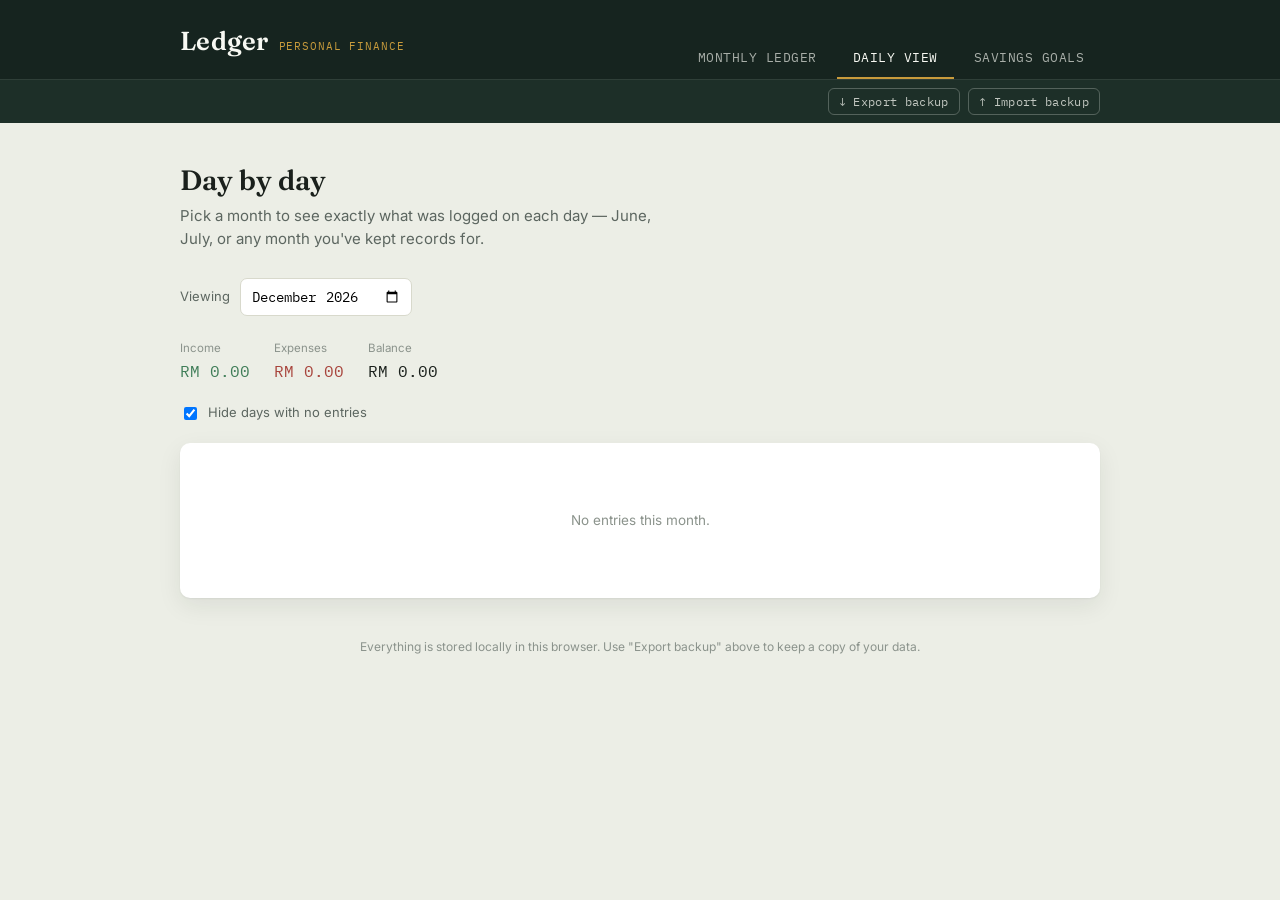
==== daily.html @ c2fb5de5 "Add files via upload" ====
<!DOCTYPE html>
<html lang="en">
<head>
<meta charset="UTF-8" />
<meta name="viewport" content="width=device-width, initial-scale=1.0" />
<title>Ledger — Daily View</title>
<meta name="description" content="Browse any month day by day to see exactly what was logged." />
<link rel="preconnect" href="https://fonts.googleapis.com">
<link rel="preconnect" href="https://fonts.gstatic.com" crossorigin>
<link href="https://fonts.googleapis.com/css2?family=Fraunces:wght@500;600;700&family=Inter:wght@400;500;600&family=IBM+Plex+Mono:wght@400;500;600&display=swap" rel="stylesheet">
<link rel="stylesheet" href="style.css" />
</head>
<body>

<header class="topbar">
  <div class="topbar-inner">
    <div class="brand">
      <span class="brand-mark">Ledger</span>
      <span class="brand-sub">Personal finance</span>
    </div>
    <nav class="tabs">
      <a class="tab" href="index.html">Monthly Ledger</a>
      <a class="tab active" href="daily.html">Daily View</a>
      <a class="tab" href="savings.html">Savings Goals</a>
    </nav>
  </div>
  <div class="backup-bar">
    <div class="backup-bar-inner">
      <button class="backup-btn" id="export-btn">↓ Export backup</button>
      <button class="backup-btn" id="import-btn">↑ Import backup</button>
      <input type="file" id="import-input" accept="application/json" hidden />
    </div>
  </div>
</header>

<main class="shell">
  <h1 class="page-title">Day by day</h1>
  <p class="page-lede">Pick a month to see exactly what was logged on each day — June, July, or any month you've kept records for.</p>

  <div class="month-picker">
    <label for="daily-month-select" class="receipt-label">Viewing</label>
    <input type="month" id="daily-month-select" />
  </div>

  <div class="month-summary-strip">
    <div>
      <div class="stat-label">Income</div>
      <div class="stat-value" id="daily-sum-income" style="color:var(--green-600)">RM 0.00</div>
    </div>
    <div>
      <div class="stat-label">Expenses</div>
      <div class="stat-value" id="daily-sum-expense" style="color:var(--brick-600)">RM 0.00</div>
    </div>
    <div>
      <div class="stat-label">Balance</div>
      <div class="stat-value" id="daily-sum-balance">RM 0.00</div>
    </div>
  </div>

  <label class="toggle-row">
    <input type="checkbox" id="hide-empty-days" checked />
    Hide days with no entries
  </label>

  <div class="card">
    <div id="daily-list"></div>
  </div>

  <p class="footer-note">Everything is stored locally in this browser. Use "Export backup" above to keep a copy of your data.</p>
</main>

<script src="app.js"></script>
</body>
</html>
---- style.css ----
/* ============================================================
   LEDGER — a personal finance tracker
   Design tokens
   ============================================================ */

:root {
  /* Color */
  --ink-900: #16241f;
  --ink-800: #1d2f28;
  --ink-700: #2c3b34;
  --paper-50: #eceee6;
  --paper-0: #f8f9f3;
  --card: #ffffff;
  --line: #d8d9cc;
  --gold-500: #c89b3c;
  --gold-600: #a97f2b;
  --green-600: #3f7d58;
  --green-100: #e3ede6;
  --brick-600: #a8443c;
  --brick-100: #f3e2df;
  --text-900: #1a201c;
  --text-600: #5c6660;
  --text-400: #8b938c;

  /* Type */
  --font-display: "Fraunces", Georgia, serif;
  --font-body: "Inter", -apple-system, BlinkMacSystemFont, sans-serif;
  --font-mono: "IBM Plex Mono", "Courier New", monospace;

  /* Layout */
  --radius: 10px;
  --shadow-card: 0 1px 2px rgba(22, 36, 31, 0.06), 0 8px 24px rgba(22, 36, 31, 0.08);
  --max-width: 960px;
}

@media (prefers-reduced-motion: reduce) {
  *, *::before, *::after {
    animation-duration: 0.001ms !important;
    transition-duration: 0.001ms !important;
  }
}

* { box-sizing: border-box; }

html { scroll-behavior: smooth; }

body {
  margin: 0;
  background: var(--paper-50);
  color: var(--text-900);
  font-family: var(--font-body);
  font-size: 15px;
  line-height: 1.5;
  -webkit-font-smoothing: antialiased;
}

::selection { background: var(--gold-500); color: var(--ink-900); }

:focus-visible {
  outline: 2px solid var(--gold-600);
  outline-offset: 2px;
}

/* ---------- Nav ---------- */

.topbar {
  background: var(--ink-900);
  color: var(--paper-0);
}

.topbar-inner {
  max-width: var(--max-width);
  margin: 0 auto;
  padding: 22px 20px 0;
  display: flex;
  flex-wrap: wrap;
  align-items: flex-end;
  justify-content: space-between;
  gap: 16px;
}

.brand {
  display: flex;
  align-items: baseline;
  gap: 10px;
  padding-bottom: 18px;
}

.brand-mark {
  font-family: var(--font-display);
  font-size: 26px;
  font-weight: 600;
  letter-spacing: 0.01em;
}

.brand-sub {
  font-family: var(--font-mono);
  font-size: 11px;
  letter-spacing: 0.08em;
  text-transform: uppercase;
  color: var(--gold-500);
}

.tabs {
  display: flex;
  gap: 4px;
}

.tab {
  font-family: var(--font-mono);
  font-size: 12.5px;
  letter-spacing: 0.04em;
  text-transform: uppercase;
  color: rgba(248, 249, 243, 0.65);
  text-decoration: none;
  padding: 10px 16px;
  border-bottom: 2px solid transparent;
  transition: color 0.15s ease, border-color 0.15s ease;
}

.tab:hover { color: var(--paper-0); }

.tab.active {
  color: var(--paper-0);
  border-bottom-color: var(--gold-500);
}

/* ---------- Backup bar ---------- */

.backup-bar {
  background: var(--ink-800);
  border-top: 1px solid rgba(248, 249, 243, 0.08);
}

.backup-bar-inner {
  max-width: var(--max-width);
  margin: 0 auto;
  padding: 8px 20px;
  display: flex;
  justify-content: flex-end;
  gap: 8px;
}

.backup-btn {
  font-family: var(--font-mono);
  font-size: 11.5px;
  letter-spacing: 0.03em;
  background: transparent;
  border: 1px solid rgba(248, 249, 243, 0.25);
  color: rgba(248, 249, 243, 0.75);
  padding: 5px 10px;
  border-radius: 6px;
  cursor: pointer;
  transition: all 0.15s ease;
}

.backup-btn:hover {
  border-color: var(--gold-500);
  color: var(--gold-500);
}

/* ---------- Daily view ---------- */

.day-block {
  border-bottom: 1px solid var(--line);
  padding: 14px 0;
}

.day-block:last-child { border-bottom: none; }

.day-head {
  display: flex;
  justify-content: space-between;
  align-items: baseline;
  cursor: default;
}

.day-date {
  font-family: var(--font-mono);
  font-size: 13.5px;
  font-weight: 600;
}

.day-weekday {
  font-family: var(--font-mono);
  font-size: 11.5px;
  color: var(--text-400);
  margin-left: 6px;
}

.day-total {
  font-family: var(--font-mono);
  font-variant-numeric: tabular-nums;
  font-size: 14px;
}

.day-total.positive { color: var(--green-600); }
.day-total.negative { color: var(--brick-600); }
.day-total.zero { color: var(--text-400); }

.day-entries {
  margin-top: 8px;
  padding-left: 2px;
}

.day-entry {
  display: flex;
  justify-content: space-between;
  gap: 12px;
  font-size: 13px;
  padding: 4px 0;
  color: var(--text-600);
}

.day-entry .amt {
  font-family: var(--font-mono);
  font-variant-numeric: tabular-nums;
  white-space: nowrap;
}

.day-entry .amt.income { color: var(--green-600); }
.day-entry .amt.expense { color: var(--brick-600); }

.toggle-row {
  display: flex;
  align-items: center;
  gap: 8px;
  margin-bottom: 20px;
  font-size: 13px;
  color: var(--text-600);
}

.month-summary-strip {
  display: flex;
  gap: 24px;
  margin-bottom: 20px;
  flex-wrap: wrap;
}

.month-summary-strip .stat-label {
  font-size: 11.5px;
  color: var(--text-400);
  margin-bottom: 2px;
}

.month-summary-strip .stat-value {
  font-family: var(--font-mono);
  font-variant-numeric: tabular-nums;
  font-size: 16px;
}

/* ---------- Shell ---------- */

.shell {
  max-width: var(--max-width);
  margin: 0 auto;
  padding: 32px 20px 80px;
}

.page-title {
  font-family: var(--font-display);
  font-size: 28px;
  font-weight: 600;
  margin: 4px 0 4px;
}

.page-lede {
  color: var(--text-600);
  margin: 0 0 28px;
  max-width: 56ch;
}

/* ---------- Receipt / ledger card (signature element) ---------- */

.receipt {
  background: var(--card);
  border-radius: var(--radius);
  box-shadow: var(--shadow-card);
  position: relative;
  padding: 28px 28px 24px;
  margin-bottom: 28px;
}

.receipt::before {
  content: "";
  position: absolute;
  top: -7px;
  left: 0;
  right: 0;
  height: 14px;
  background-image: radial-gradient(circle 7px at 10px 7px, var(--paper-50) 7px, transparent 7.5px);
  background-size: 20px 14px;
  background-repeat: repeat-x;
}

.receipt-row {
  display: flex;
  justify-content: space-between;
  align-items: baseline;
  gap: 16px;
}

.receipt-row + .receipt-row { margin-top: 14px; }

.receipt-divider {
  border: none;
  border-top: 1px dashed var(--line);
  margin: 16px 0;
}

.receipt-label {
  font-size: 13px;
  color: var(--text-600);
}

.receipt-figure {
  font-family: var(--font-mono);
  font-variant-numeric: tabular-nums;
  font-size: 16px;
}

.receipt-figure.income { color: var(--green-600); }
.receipt-figure.expense { color: var(--brick-600); }

.receipt-balance-label {
  font-family: var(--font-display);
  font-size: 15px;
  color: var(--text-900);
}

.receipt-balance-figure {
  font-family: var(--font-mono);
  font-variant-numeric: tabular-nums;
  font-size: 34px;
  font-weight: 600;
}

.receipt-balance-figure.positive { color: var(--green-600); }
.receipt-balance-figure.negative { color: var(--brick-600); }

/* ---------- Grid layout ---------- */

.grid-2 {
  display: grid;
  grid-template-columns: 320px 1fr;
  gap: 24px;
  align-items: start;
}

@media (max-width: 760px) {
  .grid-2 { grid-template-columns: 1fr; }
}

.card {
  background: var(--card);
  border-radius: var(--radius);
  box-shadow: var(--shadow-card);
  padding: 22px;
}

.card-title {
  font-family: var(--font-display);
  font-size: 17px;
  font-weight: 600;
  margin: 0 0 16px;
}

/* ---------- Forms ---------- */

.field { margin-bottom: 14px; }

.field label {
  display: block;
  font-size: 12.5px;
  color: var(--text-600);
  margin-bottom: 6px;
}

.field input,
.field select {
  width: 100%;
  padding: 9px 11px;
  border: 1px solid var(--line);
  border-radius: 7px;
  background: var(--paper-0);
  font-family: var(--font-body);
  font-size: 14px;
  color: var(--text-900);
}

.field input:focus,
.field select:focus {
  border-color: var(--gold-600);
}

.radio-row {
  display: flex;
  gap: 8px;
}

.radio-row label {
  flex: 1;
  text-align: center;
  padding: 8px 10px;
  border: 1px solid var(--line);
  border-radius: 7px;
  font-size: 13px;
  cursor: pointer;
  color: var(--text-600);
  transition: all 0.12s ease;
}

.radio-row input { display: none; }

.radio-row input:checked + span { font-weight: 600; }

.radio-row label:has(input:checked)[data-kind="income"] {
  background: var(--green-100);
  border-color: var(--green-600);
  color: var(--green-600);
}

.radio-row label:has(input:checked)[data-kind="expense"] {
  background: var(--brick-100);
  border-color: var(--brick-600);
  color: var(--brick-600);
}

.btn {
  display: inline-flex;
  align-items: center;
  justify-content: center;
  gap: 6px;
  width: 100%;
  padding: 10px 16px;
  border-radius: 7px;
  border: none;
  background: var(--ink-900);
  color: var(--paper-0);
  font-family: var(--font-body);
  font-size: 14px;
  font-weight: 600;
  cursor: pointer;
  transition: background 0.15s ease, transform 0.05s ease;
}

.btn:hover { background: var(--ink-700); }
.btn:active { transform: translateY(1px); }

.btn-ghost {
  background: transparent;
  color: var(--text-600);
  border: 1px solid var(--line);
}

.btn-ghost:hover { background: var(--paper-50); color: var(--text-900); }

/* ---------- Ledger list ---------- */

.ledger-list {
  list-style: none;
  margin: 0;
  padding: 0;
}

.ledger-item {
  display: grid;
  grid-template-columns: 1fr auto auto;
  align-items: center;
  gap: 14px;
  padding: 12px 0;
  border-bottom: 1px solid var(--line);
}

.ledger-item:last-child { border-bottom: none; }

.ledger-main {
  min-width: 0;
}

.ledger-category {
  font-weight: 600;
  font-size: 14px;
}

.ledger-meta {
  font-size: 12px;
  color: var(--text-400);
  font-family: var(--font-mono);
}

.ledger-amount {
  font-family: var(--font-mono);
  font-variant-numeric: tabular-nums;
  font-size: 14.5px;
  white-space: nowrap;
}

.ledger-amount.income { color: var(--green-600); }
.ledger-amount.expense { color: var(--brick-600); }

.ledger-delete {
  background: none;
  border: none;
  color: var(--text-400);
  cursor: pointer;
  font-size: 16px;
  line-height: 1;
  padding: 4px 6px;
  border-radius: 5px;
}

.ledger-delete:hover { color: var(--brick-600); background: var(--brick-100); }

.empty-state {
  text-align: center;
  padding: 32px 16px;
  color: var(--text-400);
  font-size: 13.5px;
}

/* ---------- Breakdown bars ---------- */

.bar-row { margin-bottom: 12px; }

.bar-row:last-child { margin-bottom: 0; }

.bar-label-row {
  display: flex;
  justify-content: space-between;
  font-size: 13px;
  margin-bottom: 5px;
}

.bar-label-row .amt {
  font-family: var(--font-mono);
  font-variant-numeric: tabular-nums;
  color: var(--text-600);
}

.bar-track {
  height: 7px;
  background: var(--paper-50);
  border-radius: 4px;
  overflow: hidden;
}

.bar-fill {
  height: 100%;
  background: var(--gold-500);
  border-radius: 4px;
  transition: width 0.3s ease;
}

/* ---------- Goal jars ---------- */

.goal-grid {
  display: grid;
  grid-template-columns: repeat(auto-fill, minmax(260px, 1fr));
  gap: 20px;
}

.goal-card {
  background: var(--card);
  border-radius: var(--radius);
  box-shadow: var(--shadow-card);
  padding: 22px;
  position: relative;
}

.goal-head {
  display: flex;
  justify-content: space-between;
  align-items: flex-start;
  margin-bottom: 14px;
}

.goal-name {
  font-family: var(--font-display);
  font-size: 17px;
  font-weight: 600;
}

.goal-jar {
  height: 12px;
  background: var(--paper-50);
  border-radius: 6px;
  overflow: hidden;
  margin: 12px 0 14px;
  border: 1px solid var(--line);
}

.goal-jar-fill {
  height: 100%;
  background: linear-gradient(90deg, var(--gold-500), var(--green-600));
  transition: width 0.4s ease;
}

.goal-stats {
  display: grid;
  grid-template-columns: 1fr 1fr;
  gap: 10px 16px;
  font-size: 12.5px;
}

.goal-stat-label { color: var(--text-400); margin-bottom: 2px; }

.goal-stat-value {
  font-family: var(--font-mono);
  font-variant-numeric: tabular-nums;
  font-size: 14px;
}

/* ---------- Month picker ---------- */

.month-picker {
  display: flex;
  align-items: center;
  gap: 10px;
  margin-bottom: 24px;
}

.month-picker input {
  padding: 8px 10px;
  border: 1px solid var(--line);
  border-radius: 7px;
  background: var(--card);
  font-family: var(--font-mono);
  font-size: 13.5px;
}

/* ---------- Footer ---------- */

.footer-note {
  text-align: center;
  color: var(--text-400);
  font-size: 12px;
  margin-top: 40px;
}
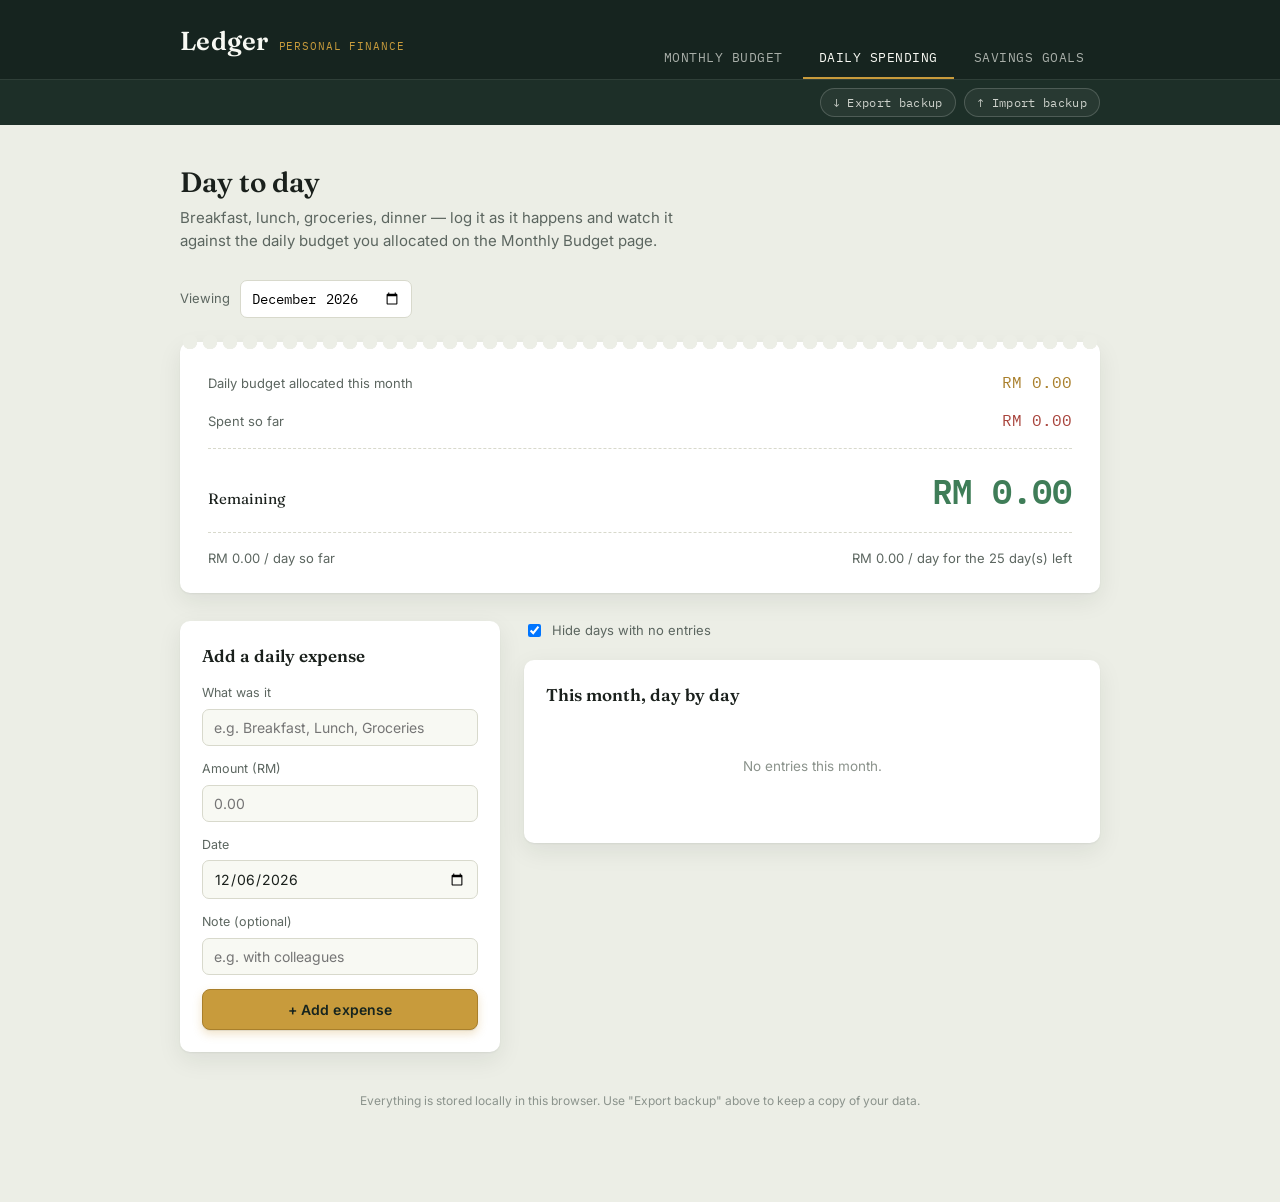
==== commit 96b2f8e4: "Add files via upload" ====
--- a/daily.html
+++ b/daily.html
@@ -3,8 +3,8 @@
 <head>
 <meta charset="UTF-8" />
 <meta name="viewport" content="width=device-width, initial-scale=1.0" />
-<title>Ledger — Daily View</title>
-<meta name="description" content="Browse any month day by day to see exactly what was logged." />
+<title>Ledger — Daily Spending</title>
+<meta name="description" content="Log daily spending and watch it against what's left of the month's budget." />
 <link rel="preconnect" href="https://fonts.googleapis.com">
 <link rel="preconnect" href="https://fonts.gstatic.com" crossorigin>
 <link href="https://fonts.googleapis.com/css2?family=Fraunces:wght@500;600;700&family=Inter:wght@400;500;600&family=IBM+Plex+Mono:wght@400;500;600&display=swap" rel="stylesheet">
@@ -19,8 +19,8 @@
       <span class="brand-sub">Personal finance</span>
     </div>
     <nav class="tabs">
-      <a class="tab" href="index.html">Monthly Ledger</a>
-      <a class="tab active" href="daily.html">Daily View</a>
+      <a class="tab" href="index.html">Monthly Budget</a>
+      <a class="tab active" href="daily.html">Daily Spending</a>
       <a class="tab" href="savings.html">Savings Goals</a>
     </nav>
   </div>
@@ -34,36 +34,81 @@
 </header>
 
 <main class="shell">
-  <h1 class="page-title">Day by day</h1>
-  <p class="page-lede">Pick a month to see exactly what was logged on each day — June, July, or any month you've kept records for.</p>
+  <h1 class="page-title">Day to day</h1>
+  <p class="page-lede">Breakfast, lunch, groceries, dinner — log it as it happens and watch it against the daily budget you allocated on the Monthly Budget page.</p>
 
   <div class="month-picker">
     <label for="daily-month-select" class="receipt-label">Viewing</label>
     <input type="month" id="daily-month-select" />
   </div>
 
-  <div class="month-summary-strip">
+  <section class="receipt" aria-label="Daily spending summary">
+    <div class="receipt-row">
+      <span class="receipt-label">Daily budget allocated this month</span>
+      <span class="receipt-figure" id="leftover-budget" style="color:var(--gold-600)">RM 0.00</span>
+    </div>
+    <div class="receipt-row">
+      <span class="receipt-label">Spent so far</span>
+      <span class="receipt-figure expense" id="spent-so-far">RM 0.00</span>
+    </div>
+    <hr class="receipt-divider" />
+    <div class="receipt-row">
+      <span class="receipt-balance-label">Remaining</span>
+      <span class="receipt-balance-figure positive" id="remaining-figure">RM 0.00</span>
+    </div>
+    <hr class="receipt-divider" />
+    <div class="receipt-row">
+      <span class="receipt-label" id="daily-avg">RM 0.00 / day so far</span>
+      <span class="receipt-label" id="daily-suggested">—</span>
+    </div>
+  </section>
+
+  <div class="grid-2">
+    <div class="card">
+      <h2 class="card-title">Add a daily expense</h2>
+      <form id="daily-form">
+        <div class="field">
+          <label for="daily-category">What was it</label>
+          <input type="text" id="daily-category" placeholder="e.g. Breakfast, Lunch, Groceries" list="daily-suggestions" required />
+          <datalist id="daily-suggestions">
+            <option value="Breakfast"></option>
+            <option value="Lunch"></option>
+            <option value="Dinner"></option>
+            <option value="Groceries"></option>
+            <option value="Coffee"></option>
+            <option value="Snacks"></option>
+            <option value="Petrol"></option>
+            <option value="Parking"></option>
+            <option value="Grab / rideshare"></option>
+            <option value="Entertainment"></option>
+          </datalist>
+        </div>
+        <div class="field">
+          <label for="daily-amount">Amount (RM)</label>
+          <input type="number" id="daily-amount" min="0.01" step="0.01" placeholder="0.00" required />
+        </div>
+        <div class="field">
+          <label for="daily-date">Date</label>
+          <input type="date" id="daily-date" />
+        </div>
+        <div class="field">
+          <label for="daily-note">Note (optional)</label>
+          <input type="text" id="daily-note" placeholder="e.g. with colleagues" />
+        </div>
+        <button type="submit" class="btn">+ Add expense</button>
+      </form>
+    </div>
+
     <div>
-      <div class="stat-label">Income</div>
-      <div class="stat-value" id="daily-sum-income" style="color:var(--green-600)">RM 0.00</div>
+      <label class="toggle-row">
+        <input type="checkbox" id="hide-empty-days" checked />
+        Hide days with no entries
+      </label>
+      <div class="card">
+        <h2 class="card-title">This month, day by day</h2>
+        <div id="daily-list"></div>
+      </div>
     </div>
-    <div>
-      <div class="stat-label">Expenses</div>
-      <div class="stat-value" id="daily-sum-expense" style="color:var(--brick-600)">RM 0.00</div>
-    </div>
-    <div>
-      <div class="stat-label">Balance</div>
-      <div class="stat-value" id="daily-sum-balance">RM 0.00</div>
-    </div>
-  </div>
-
-  <label class="toggle-row">
-    <input type="checkbox" id="hide-empty-days" checked />
-    Hide days with no entries
-  </label>
-
-  <div class="card">
-    <div id="daily-list"></div>
   </div>
 
   <p class="footer-note">Everything is stored locally in this browser. Use "Export backup" above to keep a copy of your data.</p>
--- a/style.css
+++ b/style.css
@@ -142,14 +142,17 @@
 }
 
 .backup-btn {
+  display: inline-flex;
+  align-items: center;
+  gap: 5px;
   font-family: var(--font-mono);
   font-size: 11.5px;
   letter-spacing: 0.03em;
-  background: transparent;
-  border: 1px solid rgba(248, 249, 243, 0.25);
-  color: rgba(248, 249, 243, 0.75);
-  padding: 5px 10px;
-  border-radius: 6px;
+  background: rgba(248, 249, 243, 0.05);
+  border: 1px solid rgba(248, 249, 243, 0.18);
+  color: rgba(248, 249, 243, 0.8);
+  padding: 6px 12px;
+  border-radius: 20px;
   cursor: pointer;
   transition: all 0.15s ease;
 }
@@ -157,6 +160,7 @@
 .backup-btn:hover {
   border-color: var(--gold-500);
   color: var(--gold-500);
+  background: rgba(200, 155, 60, 0.1);
 }
 
 /* ---------- Daily view ---------- */
@@ -220,6 +224,13 @@
 
 .day-entry .amt.income { color: var(--green-600); }
 .day-entry .amt.expense { color: var(--brick-600); }
+
+.day-entry-right {
+  display: flex;
+  align-items: center;
+  gap: 6px;
+  flex-shrink: 0;
+}
 
 .toggle-row {
   display: flex;
@@ -321,6 +332,7 @@
 
 .receipt-figure.income { color: var(--green-600); }
 .receipt-figure.expense { color: var(--brick-600); }
+.receipt-figure.budget { color: var(--gold-600); }
 
 .receipt-balance-label {
   font-family: var(--font-display);
@@ -395,19 +407,23 @@
 
 .radio-row {
   display: flex;
-  gap: 8px;
+  gap: 3px;
+  padding: 3px;
+  background: var(--paper-50);
+  border: 1px solid var(--line);
+  border-radius: 9px;
 }
 
 .radio-row label {
   flex: 1;
   text-align: center;
-  padding: 8px 10px;
-  border: 1px solid var(--line);
-  border-radius: 7px;
+  padding: 7px 10px;
+  border-radius: 6px;
   font-size: 13px;
+  font-weight: 500;
   cursor: pointer;
   color: var(--text-600);
-  transition: all 0.12s ease;
+  transition: background 0.15s ease, color 0.15s ease;
 }
 
 .radio-row input { display: none; }
@@ -415,15 +431,18 @@
 .radio-row input:checked + span { font-weight: 600; }
 
 .radio-row label:has(input:checked)[data-kind="income"] {
-  background: var(--green-100);
-  border-color: var(--green-600);
-  color: var(--green-600);
-}
-
-.radio-row label:has(input:checked)[data-kind="expense"] {
-  background: var(--brick-100);
-  border-color: var(--brick-600);
-  color: var(--brick-600);
+  background: var(--green-600);
+  color: #fff;
+}
+
+.radio-row label:has(input:checked)[data-kind="deduction"] {
+  background: var(--brick-600);
+  color: #fff;
+}
+
+.radio-row label:has(input:checked)[data-kind="budget"] {
+  background: var(--gold-500);
+  color: var(--ink-900);
 }
 
 .btn {
@@ -432,28 +451,43 @@
   justify-content: center;
   gap: 6px;
   width: 100%;
-  padding: 10px 16px;
-  border-radius: 7px;
-  border: none;
-  background: var(--ink-900);
-  color: var(--paper-0);
+  padding: 11px 18px;
+  border-radius: 8px;
+  border: 1px solid var(--gold-600);
+  background: var(--gold-500);
+  color: var(--ink-900);
   font-family: var(--font-body);
   font-size: 14px;
   font-weight: 600;
+  letter-spacing: 0.01em;
   cursor: pointer;
-  transition: background 0.15s ease, transform 0.05s ease;
-}
-
-.btn:hover { background: var(--ink-700); }
-.btn:active { transform: translateY(1px); }
+  box-shadow: 0 1px 0 rgba(22, 36, 31, 0.08), 0 4px 10px rgba(200, 155, 60, 0.28);
+  transition: background 0.15s ease, box-shadow 0.15s ease, transform 0.05s ease;
+}
+
+.btn:hover {
+  background: var(--gold-600);
+  box-shadow: 0 1px 0 rgba(22, 36, 31, 0.08), 0 6px 14px rgba(200, 155, 60, 0.36);
+}
+
+.btn:active {
+  transform: translateY(1px);
+  box-shadow: 0 1px 0 rgba(22, 36, 31, 0.08);
+}
 
 .btn-ghost {
-  background: transparent;
+  background: var(--card);
   color: var(--text-600);
   border: 1px solid var(--line);
-}
-
-.btn-ghost:hover { background: var(--paper-50); color: var(--text-900); }
+  box-shadow: none;
+}
+
+.btn-ghost:hover {
+  background: var(--paper-50);
+  color: var(--text-900);
+  border-color: var(--text-400);
+  box-shadow: none;
+}
 
 /* ---------- Ledger list ---------- */
 
@@ -498,19 +532,30 @@
 
 .ledger-amount.income { color: var(--green-600); }
 .ledger-amount.expense { color: var(--brick-600); }
+.ledger-amount.budget { color: var(--gold-600); }
 
 .ledger-delete {
+  display: inline-flex;
+  align-items: center;
+  justify-content: center;
+  width: 26px;
+  height: 26px;
+  flex-shrink: 0;
   background: none;
-  border: none;
+  border: 1px solid transparent;
   color: var(--text-400);
   cursor: pointer;
-  font-size: 16px;
+  font-size: 13px;
   line-height: 1;
-  padding: 4px 6px;
-  border-radius: 5px;
-}
-
-.ledger-delete:hover { color: var(--brick-600); background: var(--brick-100); }
+  border-radius: 50%;
+  transition: all 0.15s ease;
+}
+
+.ledger-delete:hover {
+  color: var(--brick-600);
+  background: var(--brick-100);
+  border-color: var(--brick-600);
+}
 
 .empty-state {
   text-align: center;
